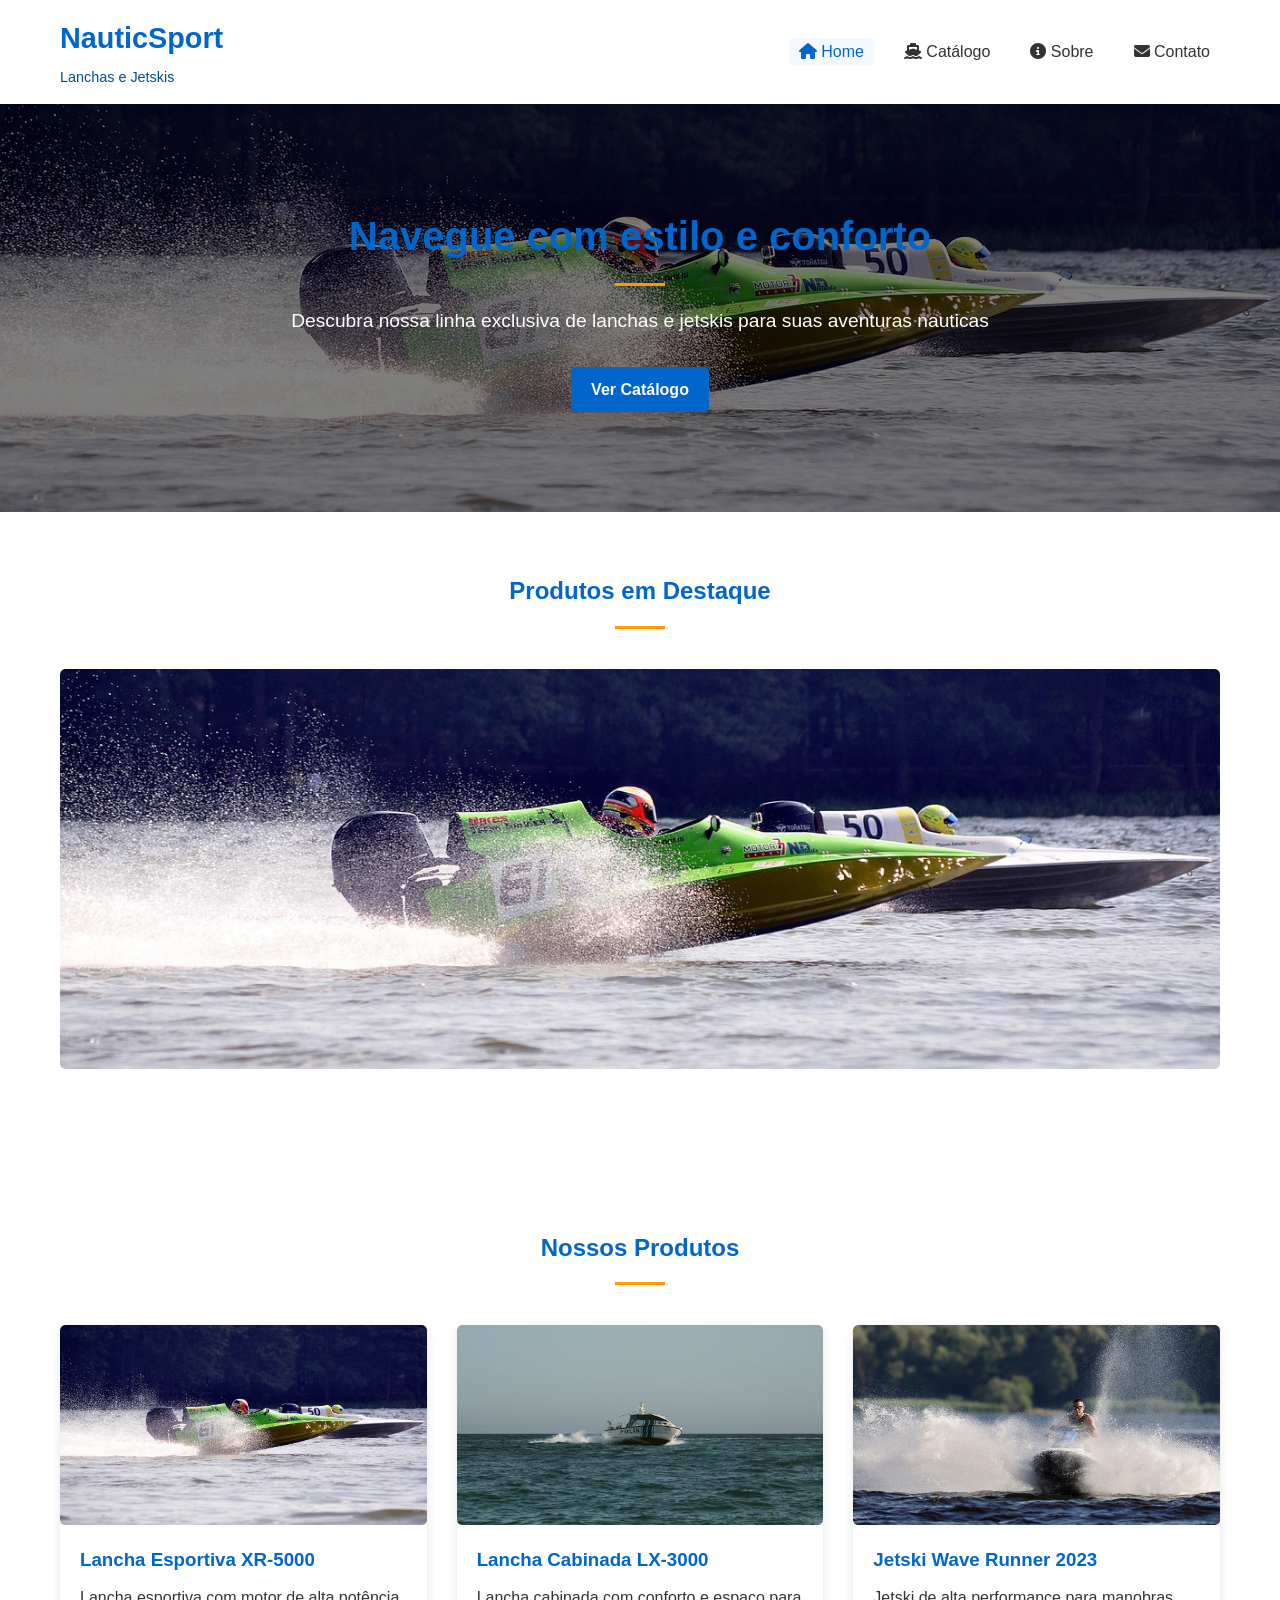
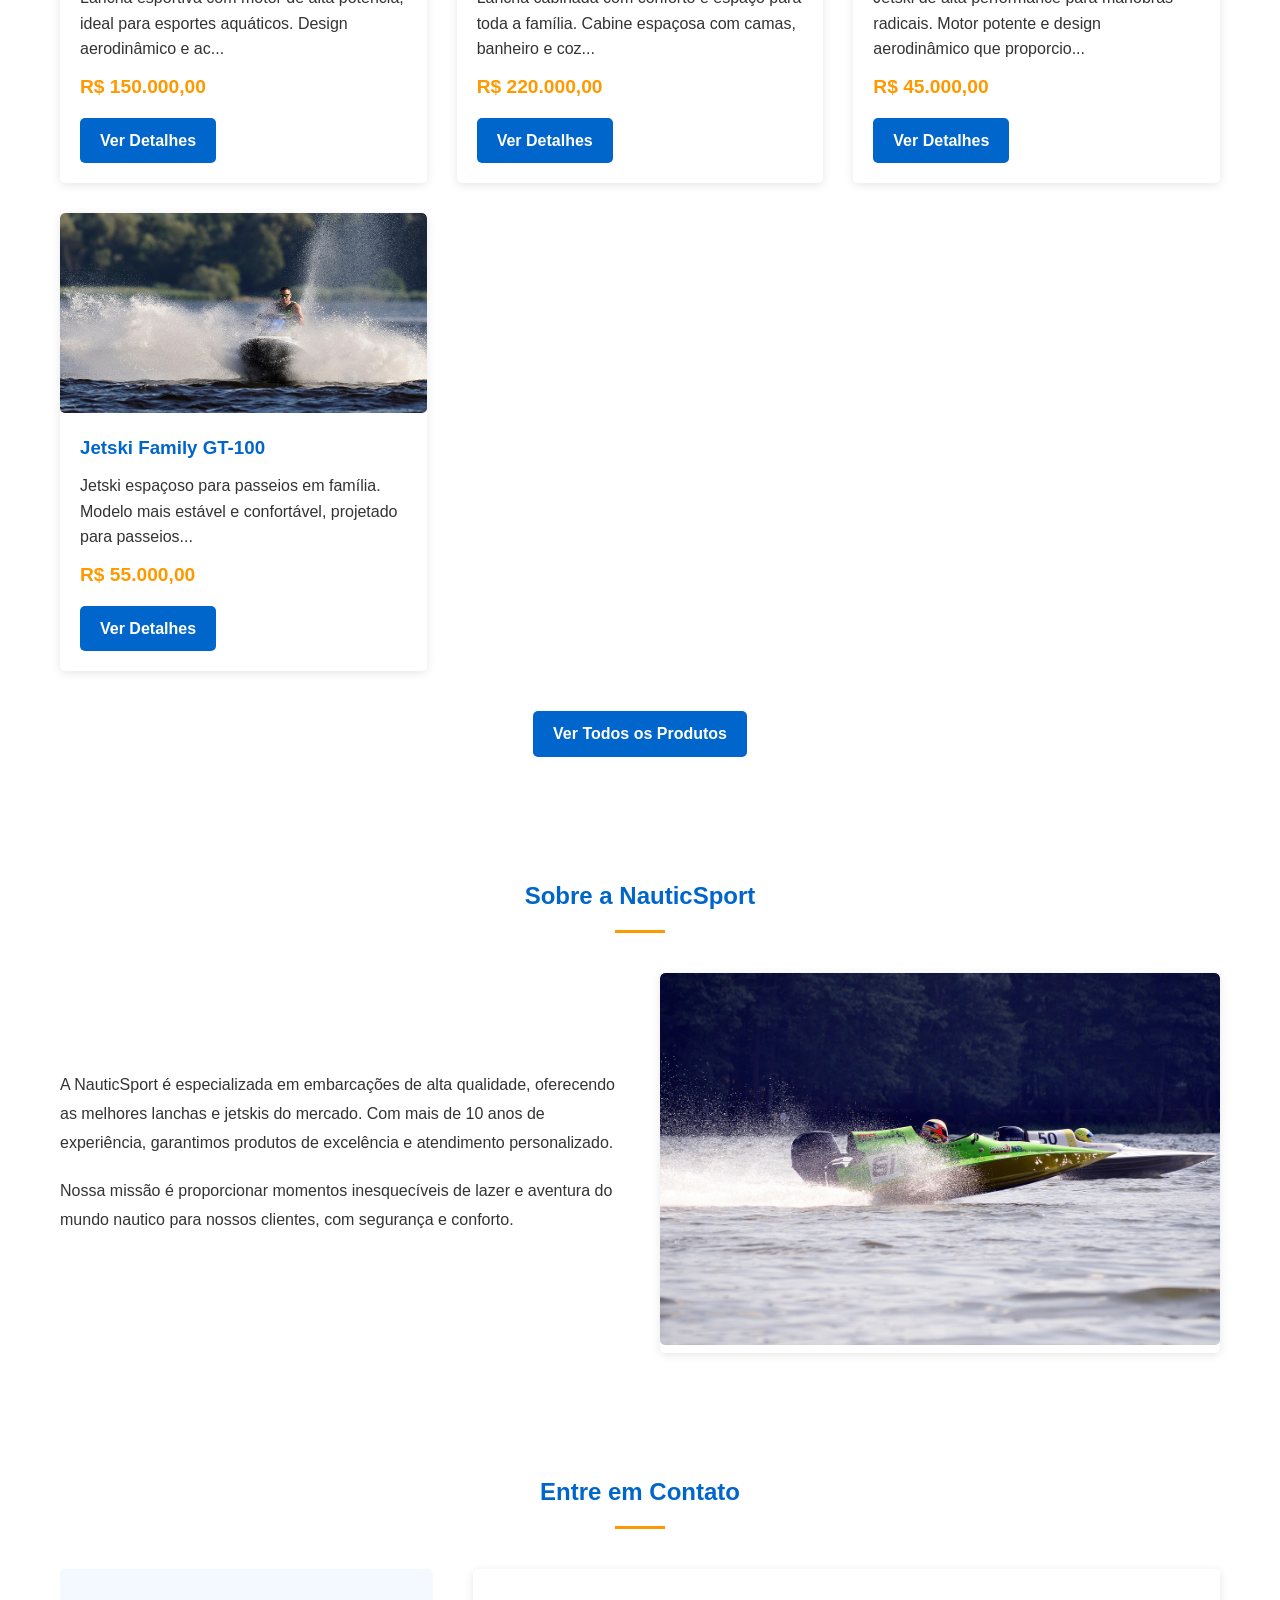
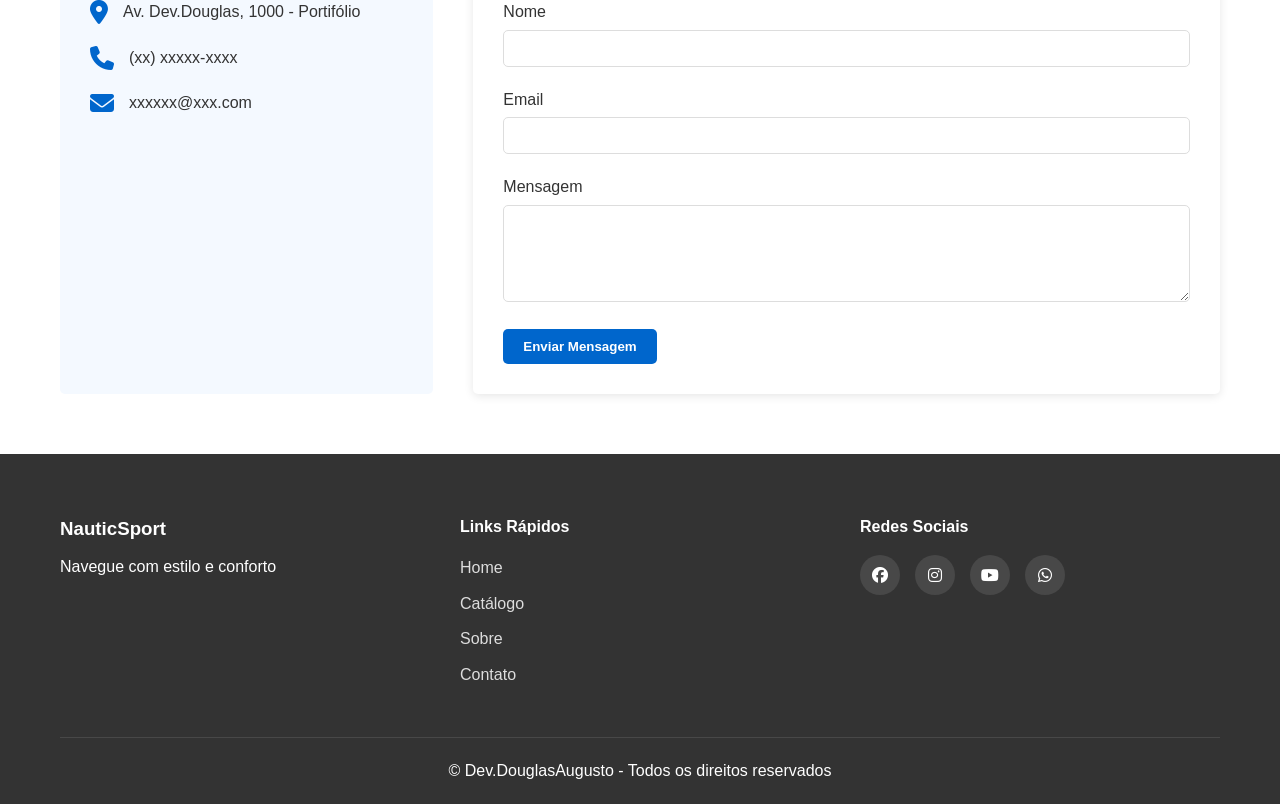
==== index.html @ 0ee1e5d6 ":tada: Projeto 1.0" ====
<!DOCTYPE html>
<html lang="pt-BR">
<head>
    <meta charset="UTF-8">
    <meta name="viewport" content="width=device-width, initial-scale=1.0">
    <meta name="description" content="Loja especializada em lanchas e jetskis de alta qualidade">
    <title>NauticSport - Lanchas e Jetskis</title>
    <link rel="stylesheet" href="css/style.css">
    <link rel="stylesheet" href="https://cdnjs.cloudflare.com/ajax/libs/font-awesome/6.4.0/css/all.min.css">
</head>
<body>
    <header>
        <div class="container">
            <div class="logo">
                <h1>NauticSport</h1>
                <p>Lanchas e Jetskis</p>
            </div>
            <nav>
                <ul>
                    <li><a href="index.html" class="active"><i class="fas fa-home"></i> Home</a></li>
                    <li><a href="catalogo.html"><i class="fas fa-ship"></i> Catálogo</a></li>
                    <li><a href="#sobre"><i class="fas fa-info-circle"></i> Sobre</a></li>
                    <li><a href="#contato"><i class="fas fa-envelope"></i> Contato</a></li>
                </ul>
            </nav>
        </div>
    </header>

    <section class="banner">
        <div class="container">
            <div class="banner-content">
                <h2>Navegue com estilo e conforto</h2>
                <p>Descubra nossa linha exclusiva de lanchas e jetskis para suas aventuras nauticas</p>
                <a href="catalogo.html" class="btn">Ver Catálogo</a>
            </div>
        </div>
    </section>

    <main>
        <section class="destaques">
            <div class="container">
                <h2>Produtos em Destaque</h2>
                <div id="carrossel" class="carrossel">
                    <!-- Imagens do carrossel serão carregadas aqui via JavaScript -->
                </div>
            </div>
        </section>

        <section class="produtos-destaque">
            <div class="container">
                <h2>Nossos Produtos</h2>
                <div id="destaques" class="produtos-grid">
                    <!-- Produtos em destaque serão carregados aqui via JavaScript -->
                </div>
                <div class="ver-mais">
                    <a href="catalogo.html" class="btn">Ver Todos os Produtos</a>
                </div>
            </div>
        </section>

        <section id="sobre" class="sobre">
            <div class="container">
                <h2>Sobre a NauticSport</h2>
                <div class="sobre-content">
                    <div class="sobre-texto">
                        <p>A NauticSport é especializada em embarcações de alta qualidade, oferecendo as melhores lanchas e jetskis do mercado. Com mais de 10 anos de experiência, garantimos produtos de excelência e atendimento personalizado.</p>
                        <p>Nossa missão é proporcionar momentos inesquecíveis de lazer e aventura do mundo nautico para nossos clientes, com segurança e conforto.</p>
                    </div>
                    <div class="sobre-imagem">
                        <img src="images/lancha-esportiva.jpeg" alt="Lancha Esportiva NauticSport">
                    </div>
                </div>
            </div>
        </section>

        <section id="contato" class="contato">
            <div class="container">
                <h2>Entre em Contato</h2>
                <div class="contato-content">
                    <div class="contato-info">
                        <div class="contato-item">
                            <i class="fas fa-map-marker-alt"></i>
                            <p>Av. Dev.Douglas, 1000 - Portifólio</p>
                        </div>
                        <div class="contato-item">
                            <i class="fas fa-phone"></i>
                            <p>(xx) xxxxx-xxxx</p>
                        </div>
                        <div class="contato-item">
                            <i class="fas fa-envelope"></i>
                            <p>xxxxxx@xxx.com</p>
                        </div>
                    </div>
                    <form class="contato-form">
                        <div class="form-group">
                            <label for="nome">Nome</label>
                            <input type="text" id="nome" name="nome" required>
                        </div>
                        <div class="form-group">
                            <label for="email">Email</label>
                            <input type="email" id="email" name="email" required>
                        </div>
                        <div class="form-group">
                            <label for="mensagem">Mensagem</label>
                            <textarea id="mensagem" name="mensagem" rows="5" required></textarea>
                        </div>
                        <button type="submit" class="btn">Enviar Mensagem</button>
                    </form>
                </div>
            </div>
        </section>
    </main>

    <footer>
        <div class="container">
            <div class="footer-content">
                <div class="footer-logo">
                    <h3>NauticSport</h3>
                    <p>Navegue com estilo e conforto</p>
                </div>
                <div class="footer-links">
                    <h4>Links Rápidos</h4>
                    <ul>
                        <li><a href="index.html">Home</a></li>
                        <li><a href="catalogo.html">Catálogo</a></li>
                        <li><a href="#sobre">Sobre</a></li>
                        <li><a href="#contato">Contato</a></li>
                    </ul>
                </div>
                <div class="footer-social">
                    <h4>Redes Sociais</h4>
                    <div class="social-icons">
                        <a href="#"><i class="fab fa-facebook"></i></a>
                        <a href="#"><i class="fab fa-instagram"></i></a>
                        <a href="#"><i class="fab fa-youtube"></i></a>
                        <a href="#"><i class="fab fa-whatsapp"></i></a>
                    </div>
                </div>
            </div>
            <div class="footer-bottom">
                <p>&copy; Dev.DouglasAugusto - Todos os direitos reservados</p>
            </div>
        </div>
    </footer>

    <script src="js/main.js"></script>
</body>
</html>
---- css/style.css ----
/* Estilos Globais */
:root {
    --primary-color: #0066cc;
    --secondary-color: #004d99;
    --accent-color: #ff9900;
    --light-color: #f4f9ff;
    --dark-color: #333;
    --gray-color: #f4f4f4;
    --text-color: #333;
    --border-radius: 5px;
    --box-shadow: 0 2px 10px rgba(0, 0, 0, 0.1);
    --transition: all 0.3s ease;
}

* {
    margin: 0;
    padding: 0;
    box-sizing: border-box;
}

body {
    font-family: 'Segoe UI', Tahoma, Geneva, Verdana, sans-serif;
    line-height: 1.6;
    color: var(--text-color);
    background-color: #fff;
}

.container {
    width: 100%;
    max-width: 1200px;
    margin: 0 auto;
    padding: 0 20px;
}

a {
    text-decoration: none;
    color: var(--primary-color);
    transition: var(--transition);
}

a:hover {
    color: var(--secondary-color);
}

ul {
    list-style: none;
}

img {
    max-width: 100%;
    height: auto;
    border-radius: var(--border-radius);
}

.btn {
    display: inline-block;
    background-color: var(--primary-color);
    color: white;
    padding: 10px 20px;
    border: none;
    border-radius: var(--border-radius);
    cursor: pointer;
    transition: var(--transition);
    font-weight: 600;
    text-align: center;
}

.btn:hover {
    background-color: var(--secondary-color);
    color: white;
    transform: translateY(-2px);
}

.btn-outline {
    background-color: transparent;
    border: 2px solid var(--primary-color);
    color: var(--primary-color);
}

.btn-outline:hover {
    background-color: var(--primary-color);
    color: white;
}

.btn-whatsapp {
    background-color: #25D366;
}

.btn-whatsapp:hover {
    background-color: #128C7E;
}

.btn-paginacao {
    background-color: transparent;
    color: var(--primary-color);
    border: 1px solid var(--primary-color);
    padding: 8px 15px;
    border-radius: var(--border-radius);
    cursor: pointer;
    transition: var(--transition);
}

.btn-paginacao:hover:not([disabled]) {
    background-color: var(--primary-color);
    color: white;
}

.btn-paginacao[disabled] {
    opacity: 0.5;
    cursor: not-allowed;
}

/* Header */
header {
    background-color: white;
    box-shadow: var(--box-shadow);
    position: sticky;
    top: 0;
    z-index: 100;
}

header .container {
    display: flex;
    justify-content: space-between;
    align-items: center;
    padding: 15px 20px;
}

.logo {
    display: flex;
    flex-direction: column;
}

.logo h1 {
    color: var(--primary-color);
    font-size: 1.8rem;
    margin-bottom: 5px;
}

.logo p {
    color: var(--secondary-color);
    font-size: 0.9rem;
}

nav ul {
    display: flex;
}

nav ul li {
    margin-left: 20px;
}

nav ul li a {
    color: var(--dark-color);
    font-weight: 500;
    padding: 5px 10px;
    border-radius: var(--border-radius);
}

nav ul li a:hover, nav ul li a.active {
    color: var(--primary-color);
    background-color: var(--light-color);
}

/* Banner */
.banner {
    background-image: linear-gradient(rgba(0, 0, 0, 0.5), rgba(0, 0, 0, 0.5)), url('../images/lancha-esportiva.jpeg');
    background-size: cover;
    background-position: center;
    color: white;
    text-align: center;
    padding: 100px 0;
}

.banner-content {
    max-width: 800px;
    margin: 0 auto;
}

.banner h2 {
    font-size: 2.5rem;
    margin-bottom: 20px;
}

.banner p {
    font-size: 1.2rem;
    margin-bottom: 30px;
}

/* Page Header */
.page-header {
    background-color: var(--light-color);
    padding: 40px 0;
    text-align: center;
}

.page-header h2 {
    color: var(--primary-color);
    margin-bottom: 10px;
}

.breadcrumb {
    margin-top: 10px;
    font-size: 0.9rem;
}

.breadcrumb a {
    color: var(--primary-color);
}

.breadcrumb span {
    color: var(--text-color);
}

/* Seções */
section {
    padding: 60px 0;
}

section h2 {
    text-align: center;
    margin-bottom: 40px;
    color: var(--primary-color);
    position: relative;
}

section h2:after {
    content: '';
    display: block;
    width: 50px;
    height: 3px;
    background-color: var(--accent-color);
    margin: 15px auto 0;
}

/* Carrossel */
.carrossel {
    position: relative;
    overflow: hidden;
    border-radius: var(--border-radius);
    height: 400px;
    margin-bottom: 40px;
}

.carrossel img {
    width: 100%;
    height: 100%;
    object-fit: cover;
    border-radius: var(--border-radius);
}

/* Produtos Grid */
.produtos-grid {
    display: grid;
    grid-template-columns: repeat(auto-fill, minmax(280px, 1fr));
    gap: 30px;
    margin-bottom: 40px;
}

.produto {
    background-color: white;
    border-radius: var(--border-radius);
    overflow: hidden;
    box-shadow: var(--box-shadow);
    transition: var(--transition);
}

.produto:hover {
    transform: translateY(-10px);
    box-shadow: 0 15px 30px rgba(0, 0, 0, 0.15);
}

.produto-img {
    height: 200px;
    overflow: hidden;
}

.produto-img img {
    width: 100%;
    height: 100%;
    object-fit: cover;
    transition: var(--transition);
}

.produto:hover .produto-img img {
    transform: scale(1.05);
}

.produto-info {
    padding: 20px;
}

.produto-info h3 {
    margin-bottom: 10px;
    color: var(--primary-color);
}

.produto-info p {
    color: var(--text-color);
    margin-bottom: 10px;
}

.produto-info .preco {
    font-size: 1.2rem;
    font-weight: bold;
    color: var(--accent-color);
    margin-bottom: 15px;
}

.ver-mais {
    text-align: center;
    margin-top: 20px;
}

/* Filtros */
.filtros {
    background-color: var(--light-color);
    padding: 30px 0;
}

.filtros-container {
    background-color: white;
    padding: 20px;
    border-radius: var(--border-radius);
    box-shadow: var(--box-shadow);
}

.filtros h3 {
    margin-bottom: 20px;
    color: var(--primary-color);
}

.filtro-grupo {
    margin-bottom: 15px;
}

.filtro-grupo label {
    display: block;
    margin-bottom: 5px;
    font-weight: 500;
}

.filtro-grupo select, .filtro-grupo input {
    width: 100%;
    padding: 10px;
    border: 1px solid #ddd;
    border-radius: var(--border-radius);
}

/* Paginação */
.paginacao {
    display: flex;
    justify-content: center;
    align-items: center;
    margin-top: 40px;
}

.paginas {
    display: flex;
    margin: 0 10px;
}

.paginas button {
    width: 35px;
    height: 35px;
    margin: 0 5px;
    border-radius: 50%;
    border: 1px solid var(--primary-color);
    background-color: white;
    color: var(--primary-color);
    cursor: pointer;
    transition: var(--transition);
}

.paginas button.active {
    background-color: var(--primary-color);
    color: white;
}

/* Detalhes do Produto */
.detalhes-container {
    display: grid;
    grid-template-columns: 1fr 1fr;
    gap: 40px;
    margin-bottom: 40px;
}

.produto-imagem {
    border-radius: var(--border-radius);
    overflow: hidden;
    box-shadow: var(--box-shadow);
}

.produto-imagem img {
    width: 100%;
    height: auto;
    display: block;
}

.produto-info-detalhes {
    display: flex;
    flex-direction: column;
}

.produto-info-detalhes h3 {
    font-size: 2rem;
    color: var(--primary-color);
    margin-bottom: 15px;
}

.produto-info-detalhes .descricao {
    margin-bottom: 20px;
    line-height: 1.8;
}

.produto-info-detalhes .preco {
    font-size: 1.8rem;
    font-weight: bold;
    color: var(--accent-color);
    margin-bottom: 20px;
}

.produto-info-detalhes .estoque {
    margin-bottom: 20px;
    font-weight: 500;
}

.produto-info-detalhes .estoque.disponivel {
    color: green;
}

.produto-info-detalhes .estoque.indisponivel {
    color: red;
}

.produto-acoes {
    margin-top: auto;
    display: flex;
    gap: 15px;
}

/* Especificações */
.especificacoes {
    background-color: var(--light-color);
}

.especificacoes-container {
    background-color: white;
    padding: 30px;
    border-radius: var(--border-radius);
    box-shadow: var(--box-shadow);
}

.especificacoes-lista {
    display: grid;
    grid-template-columns: repeat(auto-fill, minmax(250px, 1fr));
    gap: 20px;
}

.especificacao-item {
    display: flex;
    align-items: center;
}

.especificacao-item i {
    color: var(--primary-color);
    margin-right: 10px;
    font-size: 1.2rem;
}

/* Contato Rápido */
.contato-rapido {
    text-align: center;
    background-color: var(--light-color);
}

.contato-opcoes {
    display: flex;
    justify-content: center;
    gap: 20px;
    margin-top: 30px;
}

/* Sobre */
.sobre-content {
    display: grid;
    grid-template-columns: 1fr 1fr;
    gap: 40px;
    align-items: center;
}

.sobre-texto p {
    margin-bottom: 20px;
    line-height: 1.8;
}

.sobre-imagem {
    border-radius: var(--border-radius);
    overflow: hidden;
    box-shadow: var(--box-shadow);
}

/* Contato */
.contato-content {
    display: grid;
    grid-template-columns: 1fr 2fr;
    gap: 40px;
}

.contato-info {
    background-color: var(--light-color);
    padding: 30px;
    border-radius: var(--border-radius);
}

.contato-item {
    display: flex;
    align-items: center;
    margin-bottom: 20px;
}

.contato-item i {
    color: var(--primary-color);
    font-size: 1.5rem;
    margin-right: 15px;
}

.contato-form {
    background-color: white;
    padding: 30px;
    border-radius: var(--border-radius);
    box-shadow: var(--box-shadow);
}

.form-group {
    margin-bottom: 20px;
}

.form-group label {
    display: block;
    margin-bottom: 5px;
    font-weight: 500;
}

.form-group input, .form-group textarea {
    width: 100%;
    padding: 10px;
    border: 1px solid #ddd;
    border-radius: var(--border-radius);
}

/* Footer */
footer {
    background-color: var(--dark-color);
    color: white;
    padding: 60px 0 20px;
}

.footer-content {
    display: grid;
    grid-template-columns: repeat(auto-fit, minmax(200px, 1fr));
    gap: 40px;
    margin-bottom: 40px;
}

.footer-logo h3 {
    color: white;
    margin-bottom: 10px;
}

.footer-links h4, .footer-social h4 {
    color: white;
    margin-bottom: 15px;
}

.footer-links ul li {
    margin-bottom: 10px;
}

.footer-links ul li a {
    color: #ddd;
}

.footer-links ul li a:hover {
    color: white;
}

.social-icons {
    display: flex;
    gap: 15px;
}

.social-icons a {
    display: flex;
    align-items: center;
    justify-content: center;
    width: 40px;
    height: 40px;
    background-color: rgba(255, 255, 255, 0.1);
    border-radius: 50%;
    color: white;
    transition: var(--transition);
}

.social-icons a:hover {
    background-color: var(--primary-color);
    transform: translateY(-3px);
}

.footer-bottom {
    text-align: center;
    padding-top: 20px;
    border-top: 1px solid rgba(255, 255, 255, 0.1);
}

/* Loading */
.loading {
    text-align: center;
    padding: 40px;
}

.loading i {
    font-size: 2rem;
    color: var(--primary-color);
    margin-bottom: 15px;
}

/* Responsividade */
@media (max-width: 992px) {
    .detalhes-container,
    .sobre-content {
        grid-template-columns: 1fr;
    }
    
    .contato-content {
        grid-template-columns: 1fr;
    }
    
    .contato-opcoes {
        flex-direction: column;
    }
}

@media (max-width: 768px) {
    header .container {
        flex-direction: column;
    }
    
    nav ul {
        margin-top: 15px;
    }
    
    .banner {
        padding: 60px 0;
    }
    
    .banner h2 {
        font-size: 2rem;
    }
    
    .carrossel {
        height: 300px;
    }
}

@media (max-width: 576px) {
    nav ul {
        flex-wrap: wrap;
        justify-content: center;
    }
    
    nav ul li {
        margin: 5px;
    }
    
    .produtos-grid {
        grid-template-columns: 1fr;
    }
    
    .banner h2 {
        font-size: 1.8rem;
    }
    
    .carrossel {
        height: 250px;
    }
    
    .contato-opcoes {
        gap: 10px;
    }
}
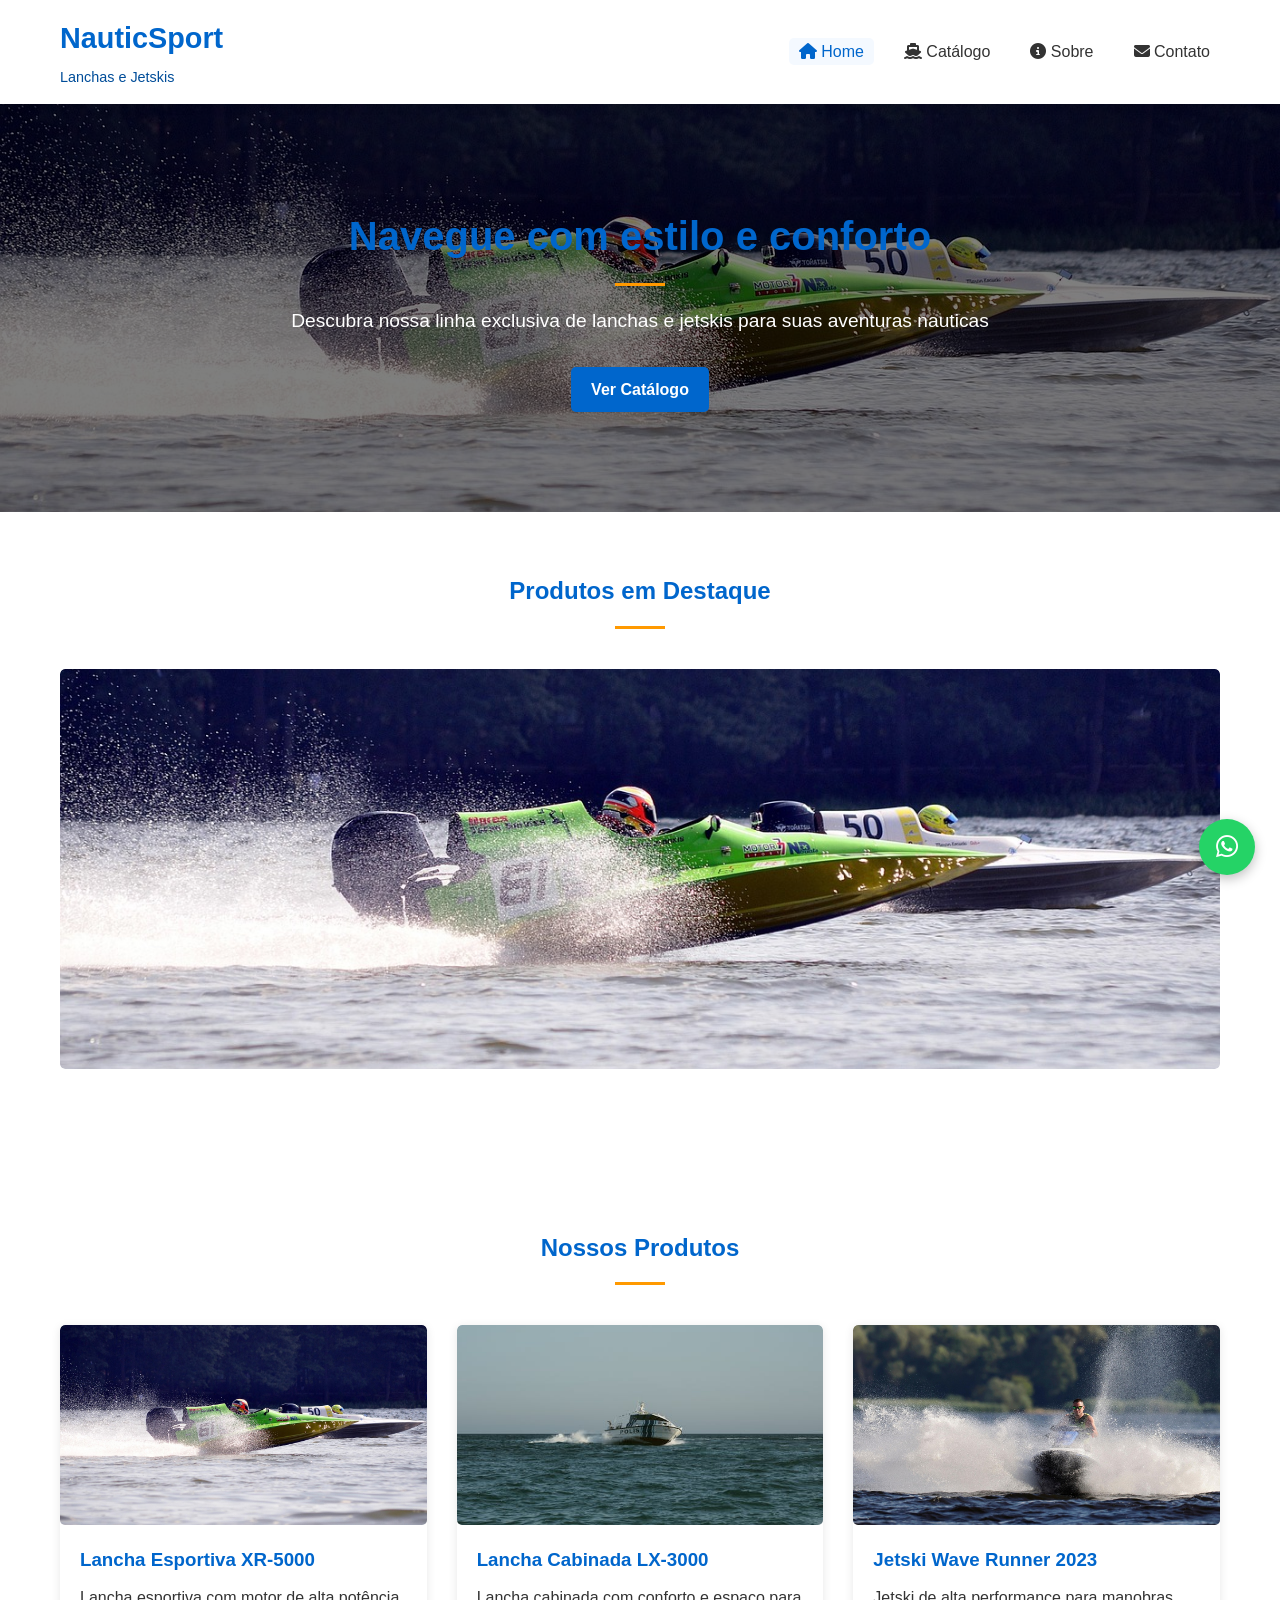
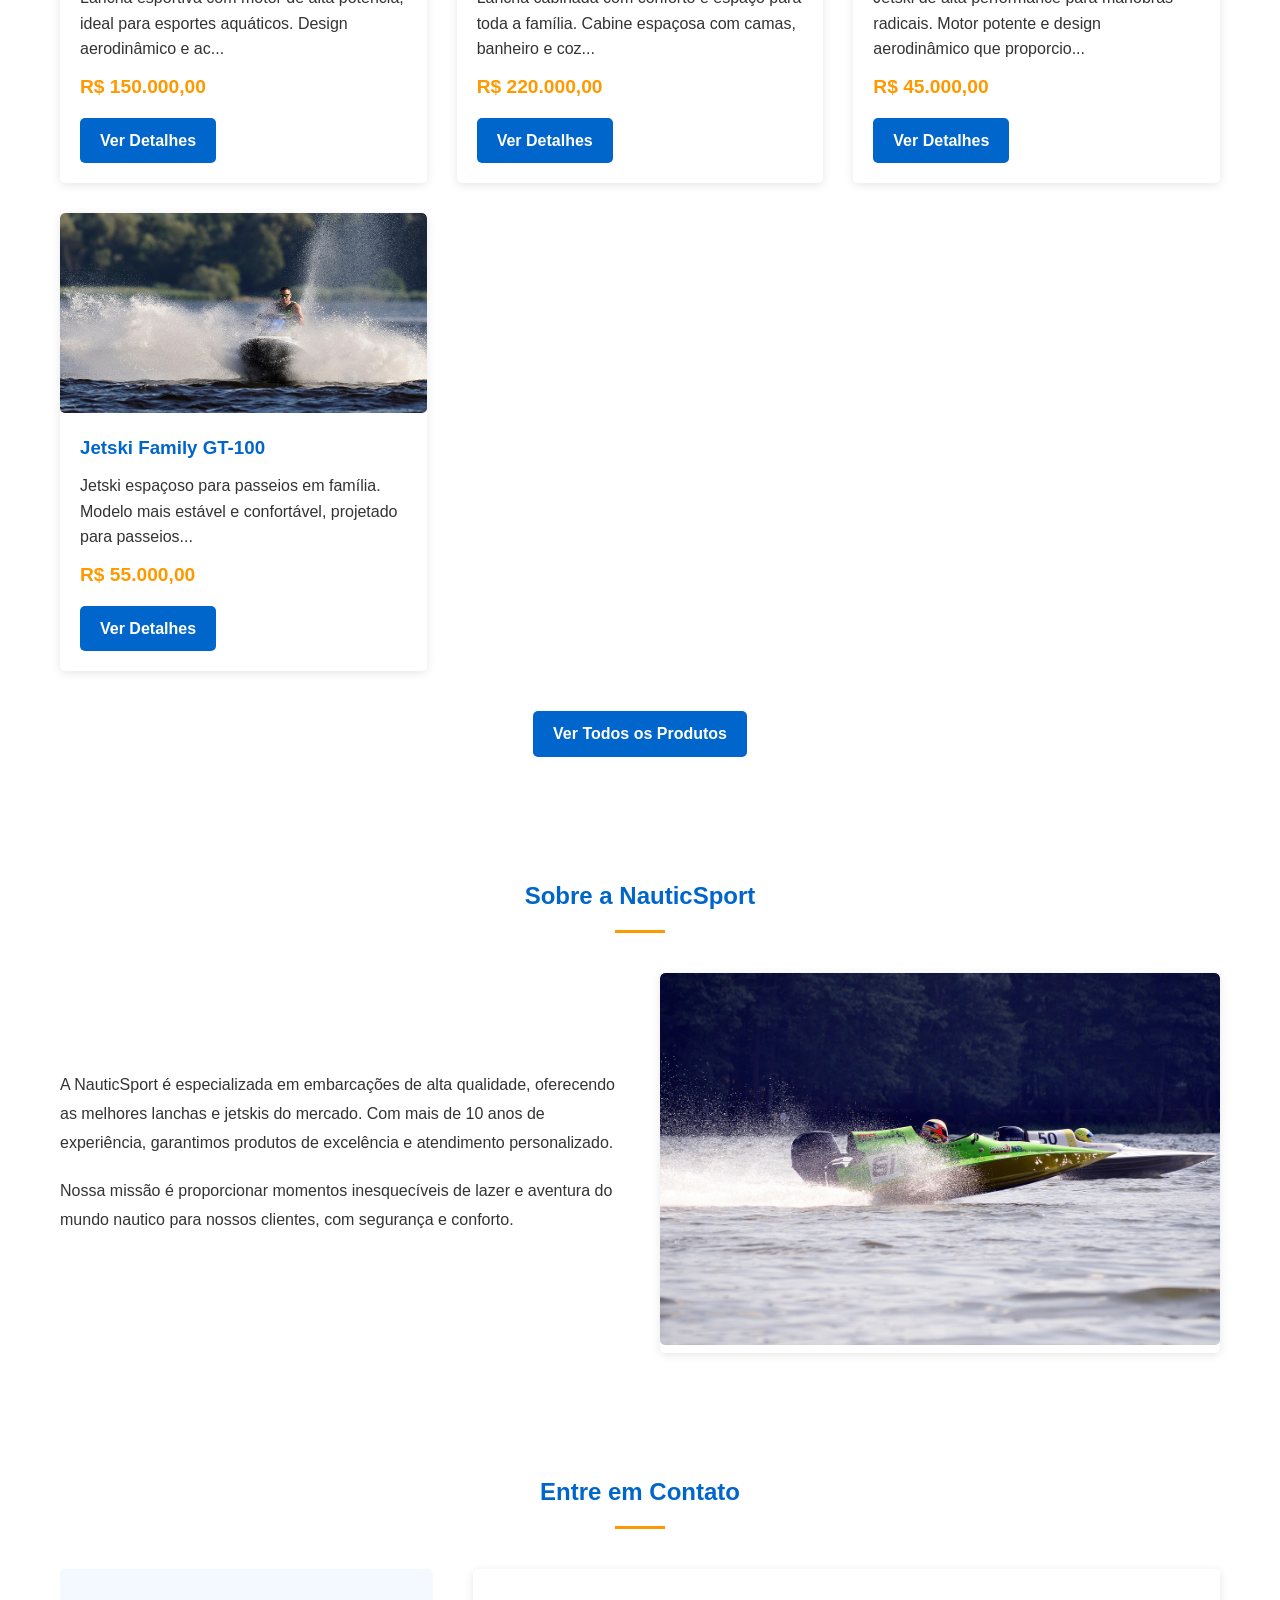
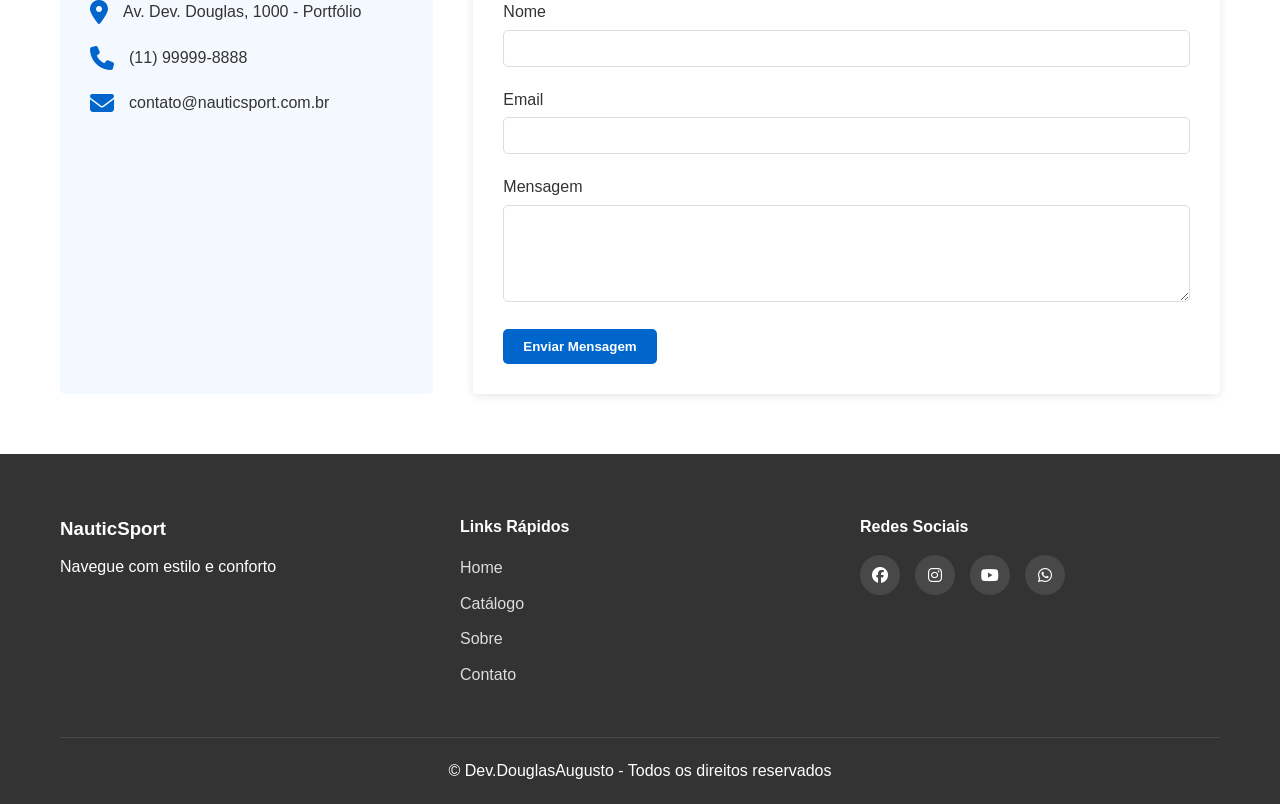
==== commit 3cf34586: "Melhora UX, acessibilidade, SEO e corrige inconsistências de contato - Adiciona menu de navegação re" ====
--- a/index.html
+++ b/index.html
@@ -4,11 +4,24 @@
     <meta charset="UTF-8">
     <meta name="viewport" content="width=device-width, initial-scale=1.0">
     <meta name="description" content="Loja especializada em lanchas e jetskis de alta qualidade">
+    <meta name="theme-color" content="#0066cc">
+    <link rel="canonical" href="https://douglasaugusto01.github.io/catalogoVirtualLanchas/">
+    <meta property="og:type" content="website">
+    <meta property="og:title" content="NauticSport - Lanchas e Jetskis">
+    <meta property="og:description" content="Loja especializada em lanchas e jetskis de alta qualidade">
+    <meta property="og:url" content="https://douglasaugusto01.github.io/catalogoVirtualLanchas/">
+    <meta property="og:image" content="https://douglasaugusto01.github.io/catalogoVirtualLanchas/images/lancha-esportiva.jpeg">
+    <meta name="twitter:card" content="summary_large_image">
+    <meta name="twitter:title" content="NauticSport - Lanchas e Jetskis">
+    <meta name="twitter:description" content="Loja especializada em lanchas e jetskis de alta qualidade">
+    <meta name="twitter:image" content="https://douglasaugusto01.github.io/catalogoVirtualLanchas/images/lancha-esportiva.jpeg">
+    <link rel="icon" href="data:image/svg+xml,<svg xmlns=%22http://www.w3.org/2000/svg%22 viewBox=%220 0 100 100%22><text y=%22.9em%22 font-size=%2290%22>⛵</text></svg>">
     <title>NauticSport - Lanchas e Jetskis</title>
     <link rel="stylesheet" href="css/style.css">
     <link rel="stylesheet" href="https://cdnjs.cloudflare.com/ajax/libs/font-awesome/6.4.0/css/all.min.css">
 </head>
 <body>
+    <a href="#main-content" class="skip-link">Pular para o conteúdo</a>
     <header>
         <div class="container">
             <div class="logo">
@@ -16,11 +29,14 @@
                 <p>Lanchas e Jetskis</p>
             </div>
             <nav>
-                <ul>
-                    <li><a href="index.html" class="active"><i class="fas fa-home"></i> Home</a></li>
-                    <li><a href="catalogo.html"><i class="fas fa-ship"></i> Catálogo</a></li>
-                    <li><a href="#sobre"><i class="fas fa-info-circle"></i> Sobre</a></li>
-                    <li><a href="#contato"><i class="fas fa-envelope"></i> Contato</a></li>
+                <button id="menu-toggle" class="menu-toggle" aria-label="Abrir menu de navegação" aria-expanded="false" aria-controls="nav-menu">
+                    <span></span><span></span><span></span>
+                </button>
+                <ul id="nav-menu">
+                    <li><a href="index.html" class="active"><i class="fas fa-home" aria-hidden="true"></i> Home</a></li>
+                    <li><a href="catalogo.html"><i class="fas fa-ship" aria-hidden="true"></i> Catálogo</a></li>
+                    <li><a href="#sobre"><i class="fas fa-info-circle" aria-hidden="true"></i> Sobre</a></li>
+                    <li><a href="#contato"><i class="fas fa-envelope" aria-hidden="true"></i> Contato</a></li>
                 </ul>
             </nav>
         </div>
@@ -36,7 +52,7 @@
         </div>
     </section>
 
-    <main>
+    <main id="main-content">
         <section class="destaques">
             <div class="container">
                 <h2>Produtos em Destaque</h2>
@@ -79,16 +95,16 @@
                 <div class="contato-content">
                     <div class="contato-info">
                         <div class="contato-item">
-                            <i class="fas fa-map-marker-alt"></i>
-                            <p>Av. Dev.Douglas, 1000 - Portifólio</p>
+                            <i class="fas fa-map-marker-alt" aria-hidden="true"></i>
+                            <p>Av. Dev. Douglas, 1000 - Portfólio</p>
                         </div>
                         <div class="contato-item">
-                            <i class="fas fa-phone"></i>
-                            <p>(xx) xxxxx-xxxx</p>
+                            <i class="fas fa-phone" aria-hidden="true"></i>
+                            <p data-phone-text>(xx) xxxxx-xxxx</p>
                         </div>
                         <div class="contato-item">
-                            <i class="fas fa-envelope"></i>
-                            <p>xxxxxx@xxx.com</p>
+                            <i class="fas fa-envelope" aria-hidden="true"></i>
+                            <p data-email-text>xxxxxx@xxx.com</p>
                         </div>
                     </div>
                     <form class="contato-form">
@@ -130,10 +146,10 @@
                 <div class="footer-social">
                     <h4>Redes Sociais</h4>
                     <div class="social-icons">
-                        <a href="#"><i class="fab fa-facebook"></i></a>
-                        <a href="#"><i class="fab fa-instagram"></i></a>
-                        <a href="#"><i class="fab fa-youtube"></i></a>
-                        <a href="#"><i class="fab fa-whatsapp"></i></a>
+                        <a href="#" aria-label="Facebook"><i class="fab fa-facebook" aria-hidden="true"></i></a>
+                        <a href="#" aria-label="Instagram"><i class="fab fa-instagram" aria-hidden="true"></i></a>
+                        <a href="#" aria-label="YouTube"><i class="fab fa-youtube" aria-hidden="true"></i></a>
+                        <a href="#" data-whatsapp="Olá! Gostaria de mais informações." aria-label="WhatsApp"><i class="fab fa-whatsapp" aria-hidden="true"></i></a>
                     </div>
                 </div>
             </div>
@@ -143,6 +159,7 @@
         </div>
     </footer>
 
+    <script src="js/common.js"></script>
     <script src="js/main.js"></script>
 </body>
 </html>
--- a/css/style.css
+++ b/css/style.css
@@ -110,6 +110,115 @@
     cursor: not-allowed;
 }
 
+/* Acessibilidade */
+.skip-link {
+    position: absolute;
+    left: -999px;
+    top: 10px;
+    background: var(--primary-color);
+    color: white;
+    padding: 10px 15px;
+    border-radius: var(--border-radius);
+    z-index: 1000;
+}
+
+.skip-link:focus {
+    left: 10px;
+    color: white;
+}
+
+/* Menu mobile (hambúrguer) */
+.menu-toggle {
+    display: none;
+    flex-direction: column;
+    justify-content: space-between;
+    width: 26px;
+    height: 18px;
+    background: none;
+    border: none;
+    cursor: pointer;
+    padding: 0;
+}
+
+.menu-toggle span {
+    display: block;
+    height: 3px;
+    width: 100%;
+    background-color: var(--primary-color);
+    border-radius: 2px;
+    transition: var(--transition);
+}
+
+.menu-toggle.active span:nth-child(1) {
+    transform: translateY(7.5px) rotate(45deg);
+}
+
+.menu-toggle.active span:nth-child(2) {
+    opacity: 0;
+}
+
+.menu-toggle.active span:nth-child(3) {
+    transform: translateY(-7.5px) rotate(-45deg);
+}
+
+/* Botão flutuante do WhatsApp */
+.whatsapp-float {
+    position: fixed;
+    bottom: 25px;
+    right: 25px;
+    width: 56px;
+    height: 56px;
+    background-color: #25D366;
+    color: white;
+    border-radius: 50%;
+    display: flex;
+    align-items: center;
+    justify-content: center;
+    font-size: 1.6rem;
+    box-shadow: 0 4px 12px rgba(0, 0, 0, 0.25);
+    z-index: 90;
+    transition: var(--transition);
+}
+
+.whatsapp-float:hover {
+    transform: scale(1.1);
+    color: white;
+}
+
+/* Botão "voltar ao topo" */
+.back-to-top {
+    position: fixed;
+    bottom: 25px;
+    right: 95px;
+    width: 46px;
+    height: 46px;
+    background-color: var(--primary-color);
+    color: white;
+    border: none;
+    border-radius: 50%;
+    display: flex;
+    align-items: center;
+    justify-content: center;
+    font-size: 1.1rem;
+    cursor: pointer;
+    box-shadow: 0 4px 12px rgba(0, 0, 0, 0.25);
+    opacity: 0;
+    visibility: hidden;
+    transform: translateY(10px);
+    transition: var(--transition);
+    z-index: 90;
+}
+
+.back-to-top.show {
+    opacity: 1;
+    visibility: visible;
+    transform: translateY(0);
+}
+
+.back-to-top:hover {
+    background-color: var(--secondary-color);
+}
+
 /* Header */
 header {
     background-color: white;
@@ -249,6 +358,15 @@
     border-radius: var(--border-radius);
 }
 
+.carrossel-fade {
+    animation: carrosselFade 0.6s ease;
+}
+
+@keyframes carrosselFade {
+    from { opacity: 0; }
+    to { opacity: 1; }
+}
+
 /* Produtos Grid */
 .produtos-grid {
     display: grid;
@@ -642,50 +760,81 @@
 }
 
 @media (max-width: 768px) {
+    .menu-toggle {
+        display: flex;
+    }
+
     header .container {
+        flex-wrap: wrap;
+    }
+
+    nav {
+        width: 100%;
+        order: 3;
+    }
+
+    nav ul#nav-menu {
         flex-direction: column;
-    }
-    
-    nav ul {
+        width: 100%;
+        max-height: 0;
+        overflow: hidden;
+        opacity: 0;
+        transition: var(--transition);
+    }
+
+    nav ul#nav-menu.open {
+        max-height: 400px;
+        opacity: 1;
         margin-top: 15px;
-    }
-    
+        padding-bottom: 10px;
+    }
+
+    nav ul#nav-menu li {
+        margin: 6px 0;
+    }
+
     .banner {
         padding: 60px 0;
     }
-    
+
     .banner h2 {
         font-size: 2rem;
     }
-    
+
     .carrossel {
         height: 300px;
     }
 }
 
 @media (max-width: 576px) {
-    nav ul {
-        flex-wrap: wrap;
-        justify-content: center;
-    }
-    
-    nav ul li {
-        margin: 5px;
-    }
-    
     .produtos-grid {
         grid-template-columns: 1fr;
     }
-    
+
     .banner h2 {
         font-size: 1.8rem;
     }
-    
+
     .carrossel {
         height: 250px;
     }
-    
+
     .contato-opcoes {
         gap: 10px;
     }
-}
+
+    .whatsapp-float {
+        width: 48px;
+        height: 48px;
+        right: 15px;
+        bottom: 15px;
+        font-size: 1.4rem;
+    }
+
+    .back-to-top {
+        width: 40px;
+        height: 40px;
+        right: 73px;
+        bottom: 15px;
+    }
+}
